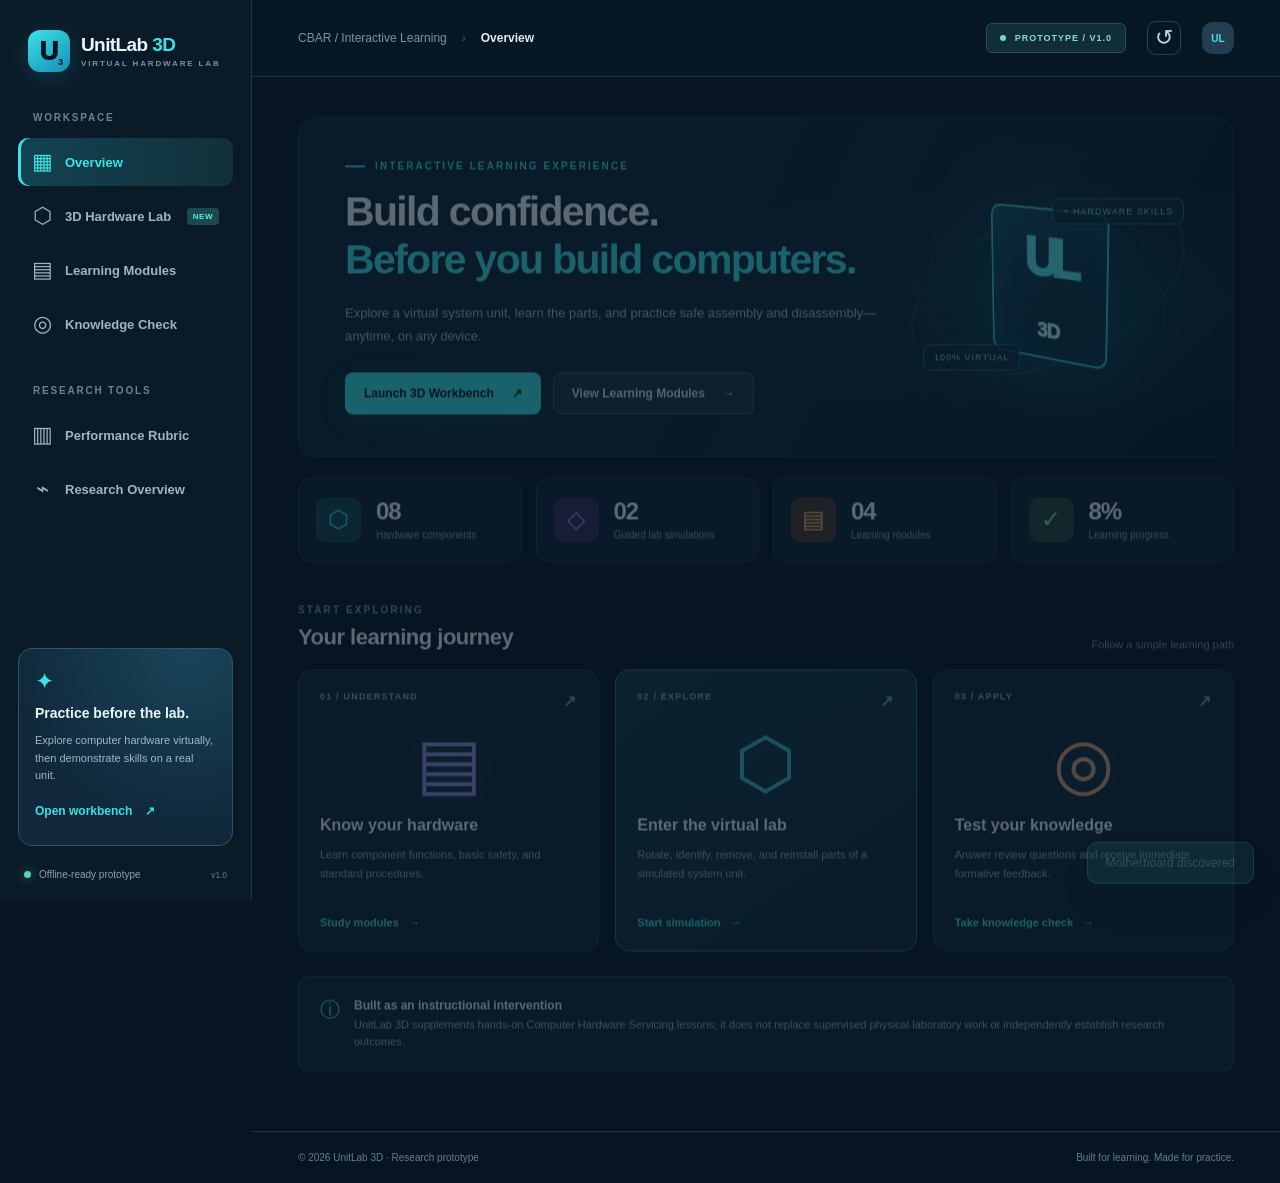
==== index.html @ a6b50dc4 "Add GitHub Pages entry point for UnitLab 3D prototype" ====
<!doctype html>
<html lang="en">
<head>
  <meta charset="utf-8">
  <meta name="viewport" content="width=device-width,initial-scale=1">
  <title>UnitLab 3D</title>
  <meta http-equiv="refresh" content="0; url=./UnitLab_3D/index.html">
  <link rel="canonical" href="./UnitLab_3D/index.html">
  <style>body{font:16px system-ui,sans-serif;background:#071c24;color:#f7fbff;display:grid;min-height:100vh;place-items:center;text-align:center;margin:0}a{color:#69dec8}main{max-width:34rem;padding:2rem}</style>
</head>
<body>
  <main>
    <h1>UnitLab 3D</h1>
    <p>Opening the interactive Computer Hardware Servicing simulator...</p>
    <p><a href="./UnitLab_3D/index.html">Open UnitLab 3D</a></p>
  </main>
</body>
</html>
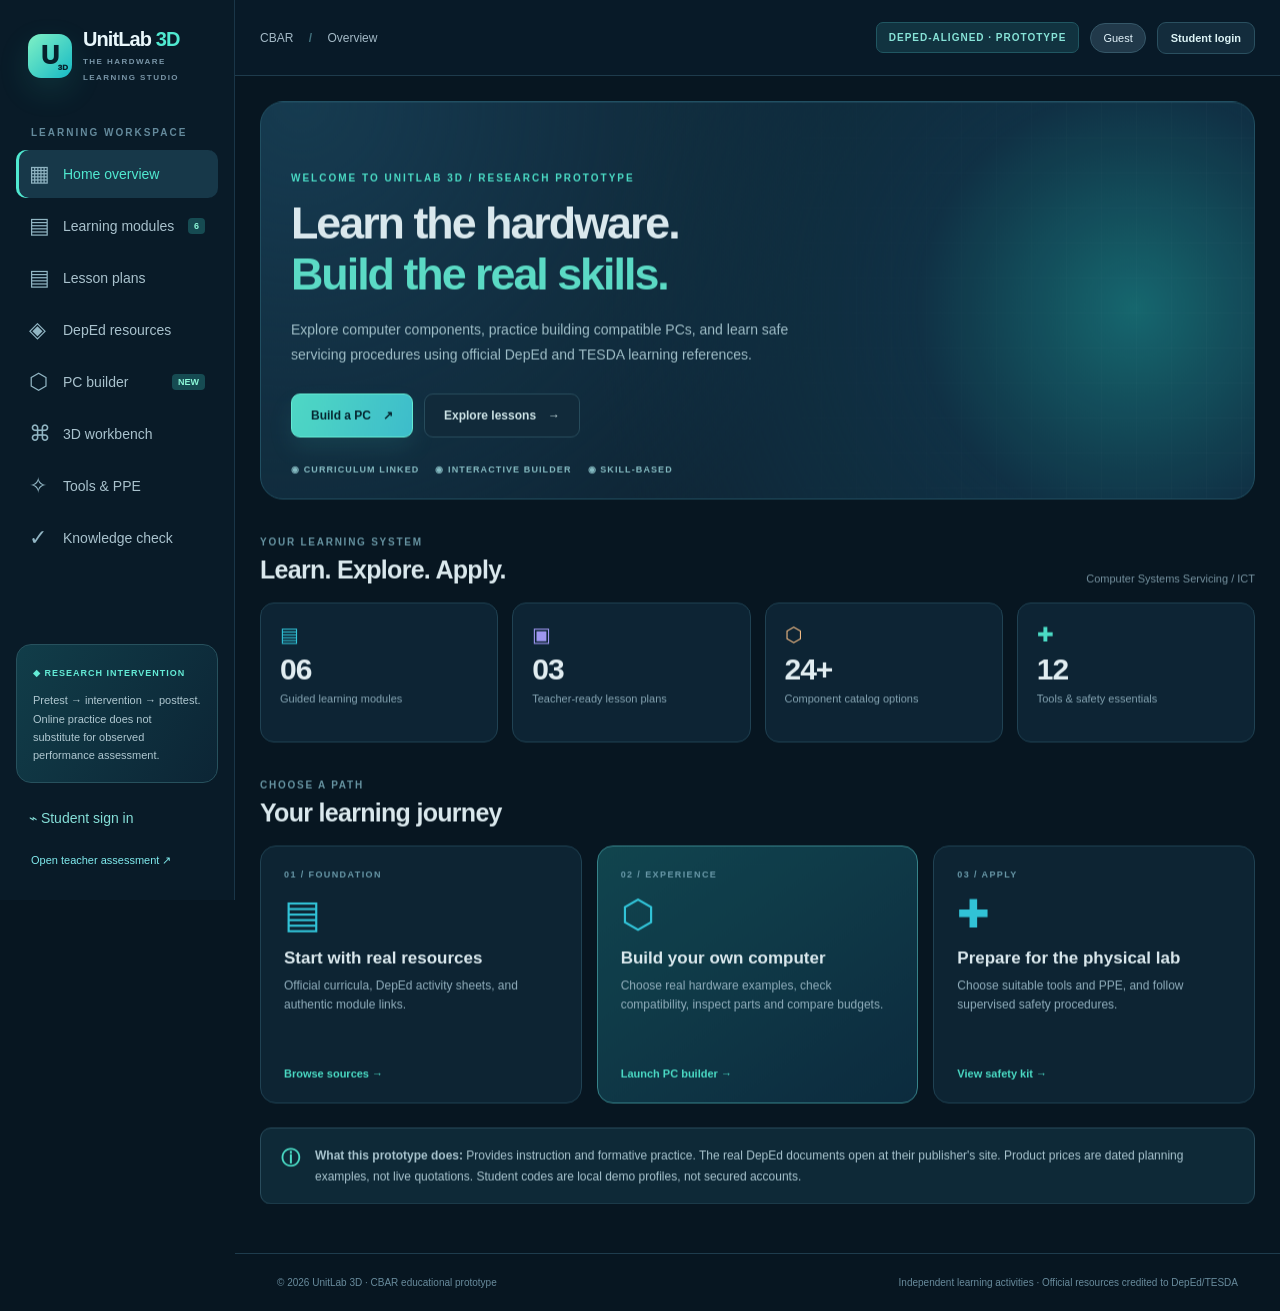
==== commit be564a0a: "Point GitHub Pages homepage to expanded UnitLab learning studio" ====
--- a/index.html
+++ b/index.html
@@ -1,18 +1 @@
-<!doctype html>
-<html lang="en">
-<head>
-  <meta charset="utf-8">
-  <meta name="viewport" content="width=device-width,initial-scale=1">
-  <title>UnitLab 3D</title>
-  <meta http-equiv="refresh" content="0; url=./UnitLab_3D/index.html">
-  <link rel="canonical" href="./UnitLab_3D/index.html">
-  <style>body{font:16px system-ui,sans-serif;background:#071c24;color:#f7fbff;display:grid;min-height:100vh;place-items:center;text-align:center;margin:0}a{color:#69dec8}main{max-width:34rem;padding:2rem}</style>
-</head>
-<body>
-  <main>
-    <h1>UnitLab 3D</h1>
-    <p>Opening the interactive Computer Hardware Servicing simulator...</p>
-    <p><a href="./UnitLab_3D/index.html">Open UnitLab 3D</a></p>
-  </main>
-</body>
-</html>
+<!doctype html><html lang="en"><head><meta charset="utf-8"><meta name="viewport" content="width=device-width,initial-scale=1"><title>UnitLab 3D</title><meta http-equiv="refresh" content="0;url=./UnitLab_3D/academy.html"><link rel="canonical" href="./UnitLab_3D/academy.html"></head><body style="font-family:system-ui;background:#071621;color:#e9f7fb;text-align:center;padding:70px 20px"><h1>UnitLab 3D</h1><p>Opening the learning studio...</p><a href="./UnitLab_3D/academy.html" style="color:#5eead5">Enter UnitLab 3D →</a></body></html>
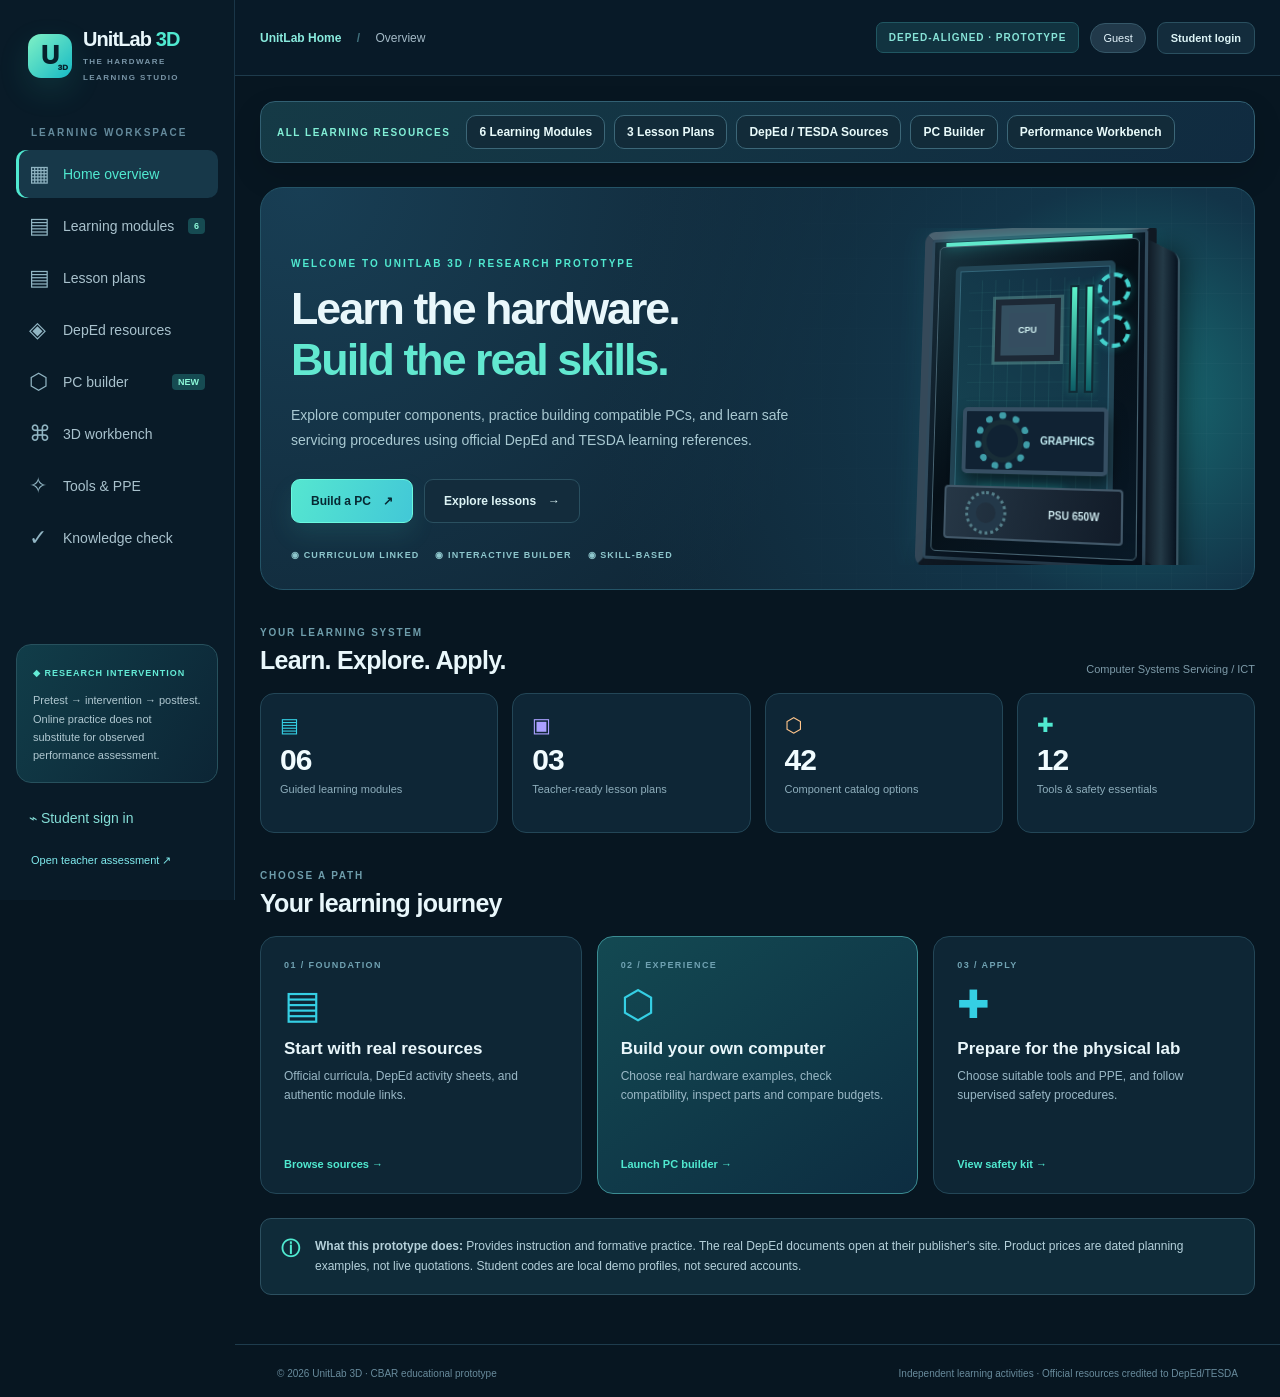
==== commit b1c6e2e8: "Ensure GitHub Pages always opens complete UnitLab Learning Studio Home, never standalone 3D" ====
--- a/index.html
+++ b/index.html
@@ -1 +1,11 @@
-<!doctype html><html lang="en"><head><meta charset="utf-8"><meta name="viewport" content="width=device-width,initial-scale=1"><title>UnitLab 3D</title><meta http-equiv="refresh" content="0;url=./UnitLab_3D/academy.html"><link rel="canonical" href="./UnitLab_3D/academy.html"></head><body style="font-family:system-ui;background:#071621;color:#e9f7fb;text-align:center;padding:70px 20px"><h1>UnitLab 3D</h1><p>Opening the learning studio...</p><a href="./UnitLab_3D/academy.html" style="color:#5eead5">Enter UnitLab 3D →</a></body></html>+<!doctype html>
+<html lang="en"><head><meta charset="utf-8"><meta name="viewport" content="width=device-width,initial-scale=1">
+<title>UnitLab 3D — Learning Studio Home</title>
+<meta name="theme-color" content="#0a2130">
+<meta http-equiv="refresh" content="0; url=./UnitLab_3D/academy.html#home">
+<link rel="canonical" href="./UnitLab_3D/academy.html#home">
+</head><body style="margin:0;background:#091b28;color:#e8f7fa;font:16px system-ui;padding:58px 22px;text-align:center">
+<h1>UnitLab 3D Learning Studio</h1><p>Opening your full learning website, with curriculum resources, lesson plans, modules and practical exercises.</p>
+<p><a style="color:#81edcd" href="./UnitLab_3D/academy.html#home">Open the Learning Studio →</a></p>
+<p><a style="color:#b5d5ff" href="./UnitLab_3D/academy.html#curriculum">DepEd / TESDA Resources</a> · <a style="color:#b5d5ff" href="./UnitLab_3D/academy.html#modules">Learning Modules</a> · <a style="color:#b5d5ff" href="./UnitLab_3D/academy.html#plans">Lesson Plans</a></p>
+</body></html>
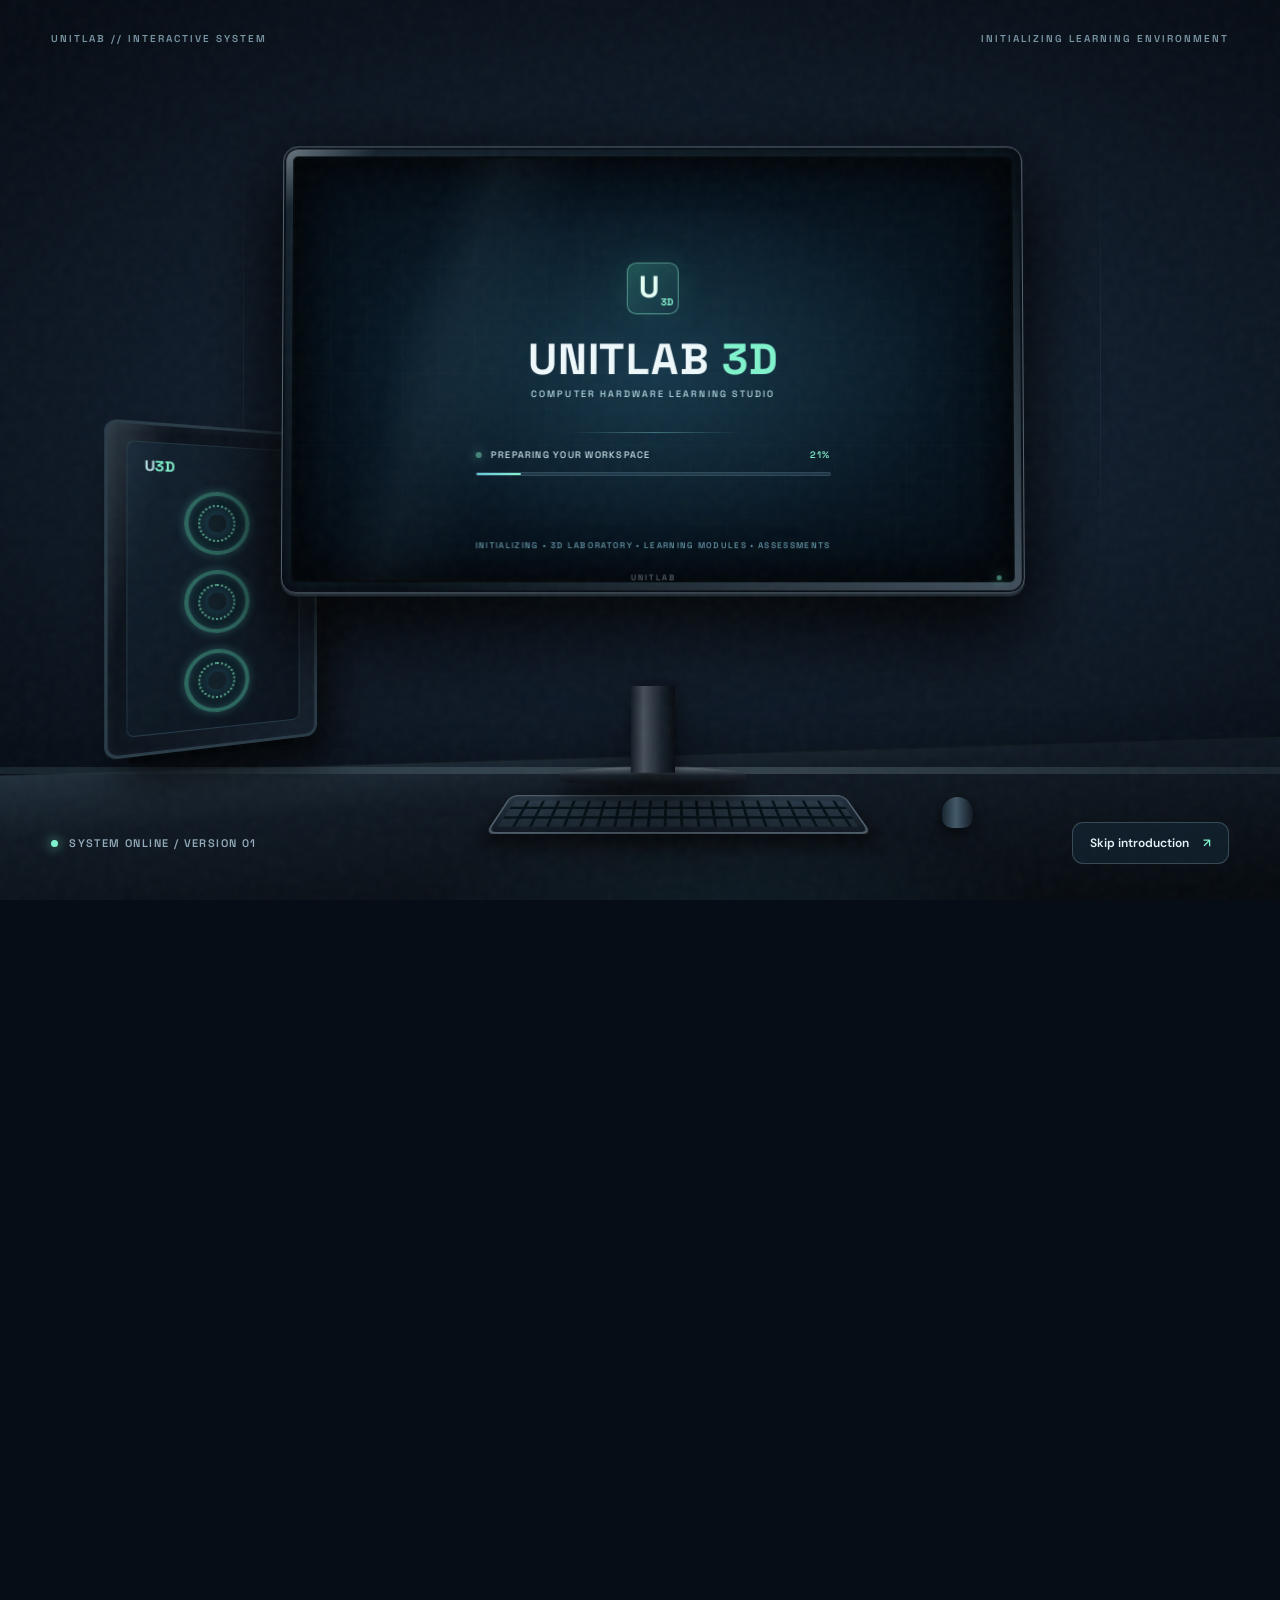
==== commit c643c792: "feat(entry): route redesign branch homepage through cinematic learning hub" ====
--- a/index.html
+++ b/index.html
@@ -1,11 +1,18 @@
 <!doctype html>
-<html lang="en"><head><meta charset="utf-8"><meta name="viewport" content="width=device-width,initial-scale=1">
-<title>UnitLab 3D — Learning Studio Home</title>
-<meta name="theme-color" content="#0a2130">
-<meta http-equiv="refresh" content="0; url=./UnitLab_3D/academy.html#home">
-<link rel="canonical" href="./UnitLab_3D/academy.html#home">
-</head><body style="margin:0;background:#091b28;color:#e8f7fa;font:16px system-ui;padding:58px 22px;text-align:center">
-<h1>UnitLab 3D Learning Studio</h1><p>Opening your full learning website, with curriculum resources, lesson plans, modules and practical exercises.</p>
-<p><a style="color:#81edcd" href="./UnitLab_3D/academy.html#home">Open the Learning Studio →</a></p>
-<p><a style="color:#b5d5ff" href="./UnitLab_3D/academy.html#curriculum">DepEd / TESDA Resources</a> · <a style="color:#b5d5ff" href="./UnitLab_3D/academy.html#modules">Learning Modules</a> · <a style="color:#b5d5ff" href="./UnitLab_3D/academy.html#plans">Lesson Plans</a></p>
-</body></html>+<html lang="en">
+<head>
+<meta charset="utf-8">
+<meta name="viewport" content="width=device-width,initial-scale=1">
+<title>UnitLab 3D — Enter the Learning Lab</title>
+<meta name="theme-color" content="#080f1b">
+<meta name="description" content="UnitLab 3D virtual Computer Hardware Servicing learning studio.">
+<meta http-equiv="refresh" content="0;url=./UnitLab_3D/hub-v2.html">
+<link rel="canonical" href="./UnitLab_3D/hub-v2.html">
+</head>
+<body style="margin:0;background:#080f1b;color:#ecfaf7;font:16px system-ui;padding:60px 20px;text-align:center">
+<h1>UnitLab 3D</h1>
+<p>Entering the Computer Hardware Learning Studio…</p>
+<p><a style="color:#80f3cd" href="./UnitLab_3D/hub-v2.html">Open the new learning hub →</a></p>
+<p><a style="color:#a3c4d4" href="./UnitLab_3D/academy.html#home">Open the previous academy design</a></p>
+</body>
+</html>
